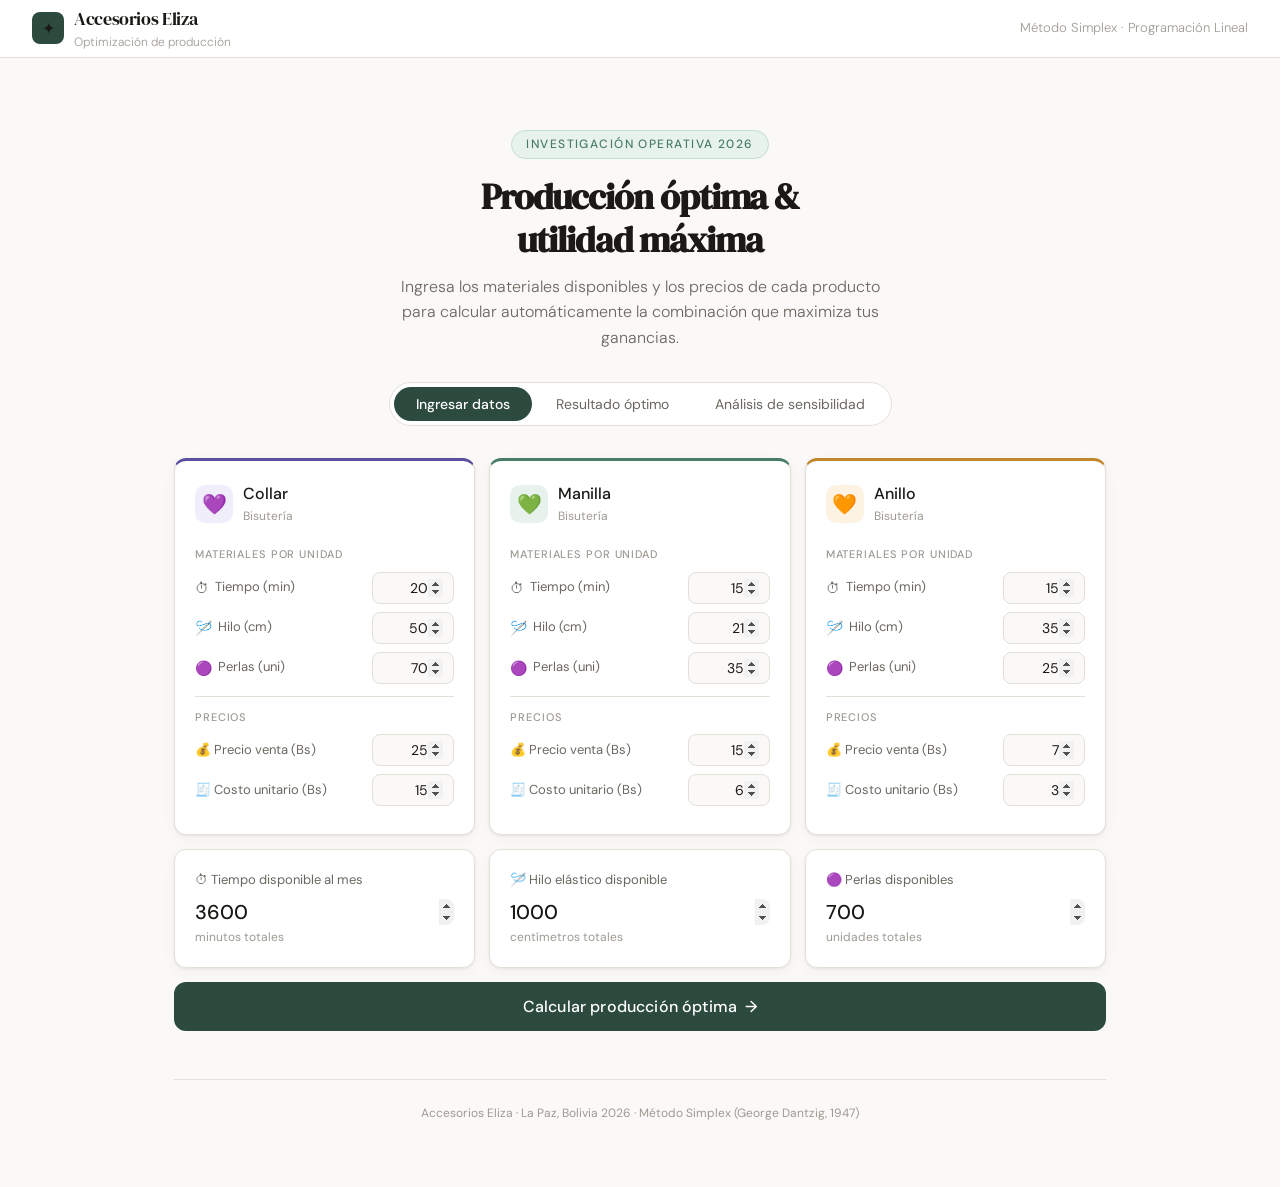
==== index.html @ d7c9228c "Add files via upload" ====
<!DOCTYPE html>
<html lang="es">
<head>
  <meta charset="UTF-8">
  <meta name="viewport" content="width=device-width, initial-scale=1.0">
  <title>Accesorios Eliza — Optimización de Producción</title>

  <!-- Fuentes de Google -->
  <link href="https://fonts.googleapis.com/css2?family=DM+Serif+Display&family=DM+Sans:ital,opsz,wght@0,9..40,300;0,9..40,400;0,9..40,500;1,9..40,300&display=swap" rel="stylesheet">

  <!-- Estilos -->
  <link rel="stylesheet" href="estilo.css">
</head>
<body>

<!-- ══════════════════════════════════════
     BARRA DE NAVEGACIÓN
══════════════════════════════════════ -->
<nav>
  <div class="nav-brand">
    <div class="nav-logo">✦</div>
    <div>
      <div class="nav-title">Accesorios Eliza</div>
      <div class="nav-subtitle">Optimización de producción</div>
    </div>
  </div>
  <div style="font-size:13px;color:var(--text3);font-weight:300;">Método Simplex · Programación Lineal</div>
</nav>

<!-- ══════════════════════════════════════
     CONTENIDO PRINCIPAL
══════════════════════════════════════ -->
<div class="page">

  <!-- HERO -->
  <div class="hero">
    <div class="hero-eyebrow">Investigación Operativa 2026</div>
    <h1>Producción óptima &amp;<br>utilidad máxima</h1>
    <p>Ingresa los materiales disponibles y los precios de cada producto para calcular automáticamente la combinación que maximiza tus ganancias.</p>
  </div>

  <!-- PESTAÑAS -->
  <div class="tabs-wrapper">
    <div class="tabs">
      <button class="tab-btn active" onclick="showTab('datos')">Ingresar datos</button>
      <button class="tab-btn" onclick="showTab('resultado')">Resultado óptimo</button>
      <button class="tab-btn" onclick="showTab('sensibilidad')">Análisis de sensibilidad</button>
    </div>
  </div>

  <!-- ══════════ TAB 1: DATOS ══════════ -->
  <div class="section active" id="tab-datos">

    <div class="product-grid">

      <!-- COLLAR -->
      <div class="product-card collar">
        <div class="product-header">
          <div class="product-icon collar">💜</div>
          <div>
            <div class="product-name">Collar</div>
            <div class="product-type">Bisutería</div>
          </div>
        </div>
        <div class="card-title" style="font-size:11px;margin-bottom:8px;">Materiales por unidad</div>
        <div class="field-row">
          <span class="field-label"><span class="field-icon">⏱</span>Tiempo (min)</span>
          <input type="number" id="t1" value="20" min="0">
        </div>
        <div class="field-row">
          <span class="field-label"><span class="field-icon">🪡</span>Hilo (cm)</span>
          <input type="number" id="h1" value="50" min="0">
        </div>
        <div class="field-row">
          <span class="field-label"><span class="field-icon">🟣</span>Perlas (uni)</span>
          <input type="number" id="p1" value="70" min="0">
        </div>
        <div class="field-divider"></div>
        <div class="card-title" style="font-size:11px;margin-bottom:8px;">Precios</div>
        <div class="field-row">
          <span class="field-label">💰 Precio venta (Bs)</span>
          <input type="number" id="v1" value="25" min="0">
        </div>
        <div class="field-row">
          <span class="field-label">🧾 Costo unitario (Bs)</span>
          <input type="number" id="c1" value="15" min="0">
        </div>
      </div>

      <!-- MANILLA -->
      <div class="product-card manilla">
        <div class="product-header">
          <div class="product-icon manilla">💚</div>
          <div>
            <div class="product-name">Manilla</div>
            <div class="product-type">Bisutería</div>
          </div>
        </div>
        <div class="card-title" style="font-size:11px;margin-bottom:8px;">Materiales por unidad</div>
        <div class="field-row">
          <span class="field-label"><span class="field-icon">⏱</span>Tiempo (min)</span>
          <input type="number" id="t2" value="15" min="0">
        </div>
        <div class="field-row">
          <span class="field-label"><span class="field-icon">🪡</span>Hilo (cm)</span>
          <input type="number" id="h2" value="21" min="0">
        </div>
        <div class="field-row">
          <span class="field-label"><span class="field-icon">🟣</span>Perlas (uni)</span>
          <input type="number" id="p2" value="35" min="0">
        </div>
        <div class="field-divider"></div>
        <div class="card-title" style="font-size:11px;margin-bottom:8px;">Precios</div>
        <div class="field-row">
          <span class="field-label">💰 Precio venta (Bs)</span>
          <input type="number" id="v2" value="15" min="0">
        </div>
        <div class="field-row">
          <span class="field-label">🧾 Costo unitario (Bs)</span>
          <input type="number" id="c2" value="6" min="0">
        </div>
      </div>

      <!-- ANILLO -->
      <div class="product-card anillo">
        <div class="product-header">
          <div class="product-icon anillo">🧡</div>
          <div>
            <div class="product-name">Anillo</div>
            <div class="product-type">Bisutería</div>
          </div>
        </div>
        <div class="card-title" style="font-size:11px;margin-bottom:8px;">Materiales por unidad</div>
        <div class="field-row">
          <span class="field-label"><span class="field-icon">⏱</span>Tiempo (min)</span>
          <input type="number" id="t3" value="15" min="0">
        </div>
        <div class="field-row">
          <span class="field-label"><span class="field-icon">🪡</span>Hilo (cm)</span>
          <input type="number" id="h3" value="35" min="0">
        </div>
        <div class="field-row">
          <span class="field-label"><span class="field-icon">🟣</span>Perlas (uni)</span>
          <input type="number" id="p3" value="25" min="0">
        </div>
        <div class="field-divider"></div>
        <div class="card-title" style="font-size:11px;margin-bottom:8px;">Precios</div>
        <div class="field-row">
          <span class="field-label">💰 Precio venta (Bs)</span>
          <input type="number" id="v3" value="7" min="0">
        </div>
        <div class="field-row">
          <span class="field-label">🧾 Costo unitario (Bs)</span>
          <input type="number" id="c3" value="3" min="0">
        </div>
      </div>

    </div><!-- /product-grid -->

    <!-- RECURSOS DISPONIBLES -->
    <div class="resources-row">
      <div class="resource-item">
        <div class="resource-label">⏱ Tiempo disponible al mes</div>
        <input type="number" id="rT" value="3600" min="0">
        <div class="resource-unit">minutos totales</div>
      </div>
      <div class="resource-item">
        <div class="resource-label">🪡 Hilo elástico disponible</div>
        <input type="number" id="rH" value="1000" min="0">
        <div class="resource-unit">centímetros totales</div>
      </div>
      <div class="resource-item">
        <div class="resource-label">🟣 Perlas disponibles</div>
        <input type="number" id="rP" value="700" min="0">
        <div class="resource-unit">unidades totales</div>
      </div>
    </div>

    <button class="btn-calc" onclick="optimizar()">
      <span>Calcular producción óptima</span>
      <span>→</span>
    </button>

  </div><!-- /tab-datos -->

  <!-- ══════════ TAB 2: RESULTADO ══════════ -->
  <div class="section" id="tab-resultado">
    <div id="result-content">
      <div class="empty-state">
        <div class="empty-icon">📊</div>
        <p>Ingresa los datos y presiona <strong>Calcular</strong> para ver la solución óptima.</p>
      </div>
    </div>
  </div>

  <!-- ══════════ TAB 3: SENSIBILIDAD ══════════ -->
  <div class="section" id="tab-sensibilidad">
    <div id="sens-content">
      <div class="empty-state">
        <div class="empty-icon">🔬</div>
        <p>Primero calcula la producción óptima para ver el análisis de sensibilidad.</p>
      </div>
    </div>
  </div>

  <!-- FOOTER -->
  <div class="footer-note">
    Accesorios Eliza · La Paz, Bolivia 2026 · Método Simplex (George Dantzig, 1947)
  </div>

</div><!-- /page -->

<!-- JavaScript (al final del body para mejor rendimiento) -->
<script src="app.js"></script>

</body>
</html>
---- estilo.css ----
/* ═══════════════════════════════════════════
   Accesorios Eliza — Estilos
   Optimización de Producción · La Paz 2026
═══════════════════════════════════════════ */

/* ── VARIABLES ── */
:root {
  --bg: #faf9f7;
  --surface: #ffffff;
  --surface2: #f3f1ed;
  --border: #e4e0d8;
  --border2: #cec9be;
  --text: #1a1916;
  --text2: #6b6760;
  --text3: #9e9a93;
  --accent: #2d4a3e;
  --accent2: #4a7c66;
  --accent-light: #e8f2ed;
  --gold: #c0882a;
  --gold-light: #fdf3e3;
  --coral: #c4553a;
  --coral-light: #fdf0ec;
  --purple: #5c4fa0;
  --purple-light: #f0eefb;
  --radius: 12px;
  --radius-sm: 8px;
  --shadow: 0 1px 3px rgba(26,25,22,0.08), 0 4px 16px rgba(26,25,22,0.04);
  --shadow-lg: 0 4px 24px rgba(26,25,22,0.12), 0 1px 4px rgba(26,25,22,0.06);
}

/* ── RESET ── */
* { box-sizing: border-box; margin: 0; padding: 0; }

/* ── BASE ── */
body {
  font-family: 'DM Sans', sans-serif;
  background: var(--bg);
  color: var(--text);
  min-height: 100vh;
  font-size: 15px;
  line-height: 1.6;
}

/* ── TOP NAV ── */
nav {
  background: var(--surface);
  border-bottom: 1px solid var(--border);
  padding: 0 2rem;
  display: flex;
  align-items: center;
  justify-content: space-between;
  height: 58px;
  position: sticky;
  top: 0;
  z-index: 100;
}
.nav-brand {
  display: flex;
  align-items: center;
  gap: 10px;
}
.nav-logo {
  width: 32px;
  height: 32px;
  background: var(--accent);
  border-radius: 8px;
  display: flex;
  align-items: center;
  justify-content: center;
  font-size: 16px;
}
.nav-title {
  font-family: 'DM Serif Display', serif;
  font-size: 18px;
  color: var(--text);
  letter-spacing: -0.02em;
}
.nav-subtitle {
  font-size: 12px;
  color: var(--text3);
  font-weight: 300;
}

/* ── LAYOUT ── */
.page {
  max-width: 980px;
  margin: 0 auto;
  padding: 2rem 1.5rem 4rem;
}

/* ── HERO ── */
.hero {
  text-align: center;
  padding: 2.5rem 0 2rem;
  animation: fadeUp 0.5s ease both;
}
.hero-eyebrow {
  display: inline-block;
  font-size: 12px;
  font-weight: 500;
  letter-spacing: 0.12em;
  text-transform: uppercase;
  color: var(--accent2);
  background: var(--accent-light);
  border: 1px solid #c2ddd3;
  border-radius: 999px;
  padding: 4px 14px;
  margin-bottom: 16px;
}
.hero h1 {
  font-family: 'DM Serif Display', serif;
  font-size: 36px;
  line-height: 1.2;
  letter-spacing: -0.03em;
  color: var(--text);
  margin-bottom: 12px;
}
.hero p {
  font-size: 16px;
  color: var(--text2);
  max-width: 500px;
  margin: 0 auto;
  font-weight: 300;
}

/* ── TABS ── */
.tabs-wrapper {
  display: flex;
  justify-content: center;
  margin-bottom: 2rem;
  animation: fadeUp 0.5s 0.1s ease both;
}
.tabs {
  display: inline-flex;
  background: var(--surface);
  border: 1px solid var(--border);
  border-radius: 999px;
  padding: 4px;
  gap: 2px;
}
.tab-btn {
  padding: 8px 22px;
  font-size: 14px;
  font-family: 'DM Sans', sans-serif;
  border: none;
  background: none;
  border-radius: 999px;
  cursor: pointer;
  color: var(--text2);
  transition: all 0.2s;
  font-weight: 400;
}
.tab-btn.active {
  background: var(--accent);
  color: #fff;
  font-weight: 500;
}
.tab-btn:hover:not(.active) {
  color: var(--text);
  background: var(--surface2);
}

/* ── SECTIONS ── */
.section { display: none; animation: fadeUp 0.3s ease both; }
.section.active { display: block; }

/* ── CARDS ── */
.card {
  background: var(--surface);
  border: 1px solid var(--border);
  border-radius: var(--radius);
  padding: 1.5rem;
  box-shadow: var(--shadow);
}
.card-title {
  font-size: 13px;
  font-weight: 500;
  text-transform: uppercase;
  letter-spacing: 0.08em;
  color: var(--text3);
  margin-bottom: 1rem;
}

/* ── PRODUCT GRID ── */
.product-grid {
  display: grid;
  grid-template-columns: repeat(3, 1fr);
  gap: 14px;
  margin-bottom: 14px;
}
.product-card {
  background: var(--surface);
  border: 1px solid var(--border);
  border-radius: var(--radius);
  padding: 1.25rem;
  box-shadow: var(--shadow);
  transition: border-color 0.2s, box-shadow 0.2s;
}
.product-card:hover { border-color: var(--border2); box-shadow: var(--shadow-lg); }
.product-card.collar  { border-top: 3px solid var(--purple); }
.product-card.manilla { border-top: 3px solid var(--accent2); }
.product-card.anillo  { border-top: 3px solid var(--gold); }

.product-header {
  display: flex;
  align-items: center;
  gap: 10px;
  margin-bottom: 1.25rem;
}
.product-icon {
  width: 38px;
  height: 38px;
  border-radius: 10px;
  display: flex;
  align-items: center;
  justify-content: center;
  font-size: 20px;
  flex-shrink: 0;
}
.product-icon.collar  { background: var(--purple-light); }
.product-icon.manilla { background: var(--accent-light); }
.product-icon.anillo  { background: var(--gold-light); }
.product-name { font-size: 16px; font-weight: 500; }
.product-type { font-size: 12px; color: var(--text3); }

.field-group { margin-bottom: 10px; }
.field-divider {
  height: 1px;
  background: var(--border);
  margin: 12px 0;
}
.field-row {
  display: flex;
  align-items: center;
  justify-content: space-between;
  margin-bottom: 8px;
}
.field-label {
  font-size: 13px;
  color: var(--text2);
  display: flex;
  align-items: center;
  gap: 6px;
}
.field-icon { font-size: 14px; }

input[type="number"] {
  width: 82px;
  padding: 6px 10px;
  font-size: 14px;
  font-family: 'DM Sans', sans-serif;
  border: 1px solid var(--border);
  border-radius: var(--radius-sm);
  background: var(--bg);
  color: var(--text);
  text-align: right;
  transition: border-color 0.15s, box-shadow 0.15s;
}
input[type="number"]:focus {
  outline: none;
  border-color: var(--accent2);
  box-shadow: 0 0 0 3px rgba(74,124,102,0.12);
  background: var(--surface);
}
input[type="number"]::-webkit-inner-spin-button,
input[type="number"]::-webkit-outer-spin-button { opacity: 1; }

/* ── RECURSOS ── */
.resources-row {
  display: grid;
  grid-template-columns: repeat(3, 1fr);
  gap: 14px;
  margin-bottom: 14px;
}
.resource-item {
  background: var(--surface);
  border: 1px solid var(--border);
  border-radius: var(--radius);
  padding: 1.25rem;
  box-shadow: var(--shadow);
}
.resource-label {
  font-size: 13px;
  color: var(--text2);
  margin-bottom: 8px;
  display: flex;
  align-items: center;
  gap: 6px;
}
.resource-item input {
  width: 100%;
  font-size: 20px;
  font-weight: 500;
  text-align: left;
  border: none;
  background: none;
  padding: 0;
  color: var(--text);
}
.resource-item input:focus {
  outline: none;
  box-shadow: none;
  border: none;
  background: none;
}
.resource-unit { font-size: 12px; color: var(--text3); margin-top: 2px; }

/* ── BOTÓN CALCULAR ── */
.btn-calc {
  width: 100%;
  padding: 14px;
  font-size: 16px;
  font-weight: 500;
  font-family: 'DM Sans', sans-serif;
  background: var(--accent);
  color: #fff;
  border: none;
  border-radius: var(--radius);
  cursor: pointer;
  letter-spacing: 0.01em;
  transition: background 0.2s, transform 0.1s;
  display: flex;
  align-items: center;
  justify-content: center;
  gap: 8px;
}
.btn-calc:hover  { background: #243d32; }
.btn-calc:active { transform: scale(0.99); }

/* ── RESULTADOS ── */
.result-banner {
  background: var(--accent);
  border-radius: var(--radius);
  padding: 2rem;
  text-align: center;
  margin-bottom: 14px;
  position: relative;
  overflow: hidden;
}
.result-banner::before {
  content: '';
  position: absolute;
  top: -40px; right: -40px;
  width: 160px; height: 160px;
  border-radius: 50%;
  background: rgba(255,255,255,0.05);
}
.result-banner::after {
  content: '';
  position: absolute;
  bottom: -60px; left: -20px;
  width: 200px; height: 200px;
  border-radius: 50%;
  background: rgba(255,255,255,0.04);
}
.result-label  { font-size: 13px; color: rgba(255,255,255,0.65); margin-bottom: 6px; text-transform: uppercase; letter-spacing: 0.1em; }
.result-amount { font-family: 'DM Serif Display', serif; font-size: 52px; color: #fff; line-height: 1; margin-bottom: 6px; }
.result-sub    { font-size: 14px; color: rgba(255,255,255,0.6); font-weight: 300; }

.metrics-grid {
  display: grid;
  grid-template-columns: repeat(4, 1fr);
  gap: 10px;
  margin-bottom: 14px;
}
.metric {
  background: var(--surface);
  border: 1px solid var(--border);
  border-radius: var(--radius-sm);
  padding: 1rem;
  text-align: center;
  box-shadow: var(--shadow);
}
.metric-label { font-size: 12px; color: var(--text3); margin-bottom: 6px; text-transform: uppercase; letter-spacing: 0.06em; }
.metric-value { font-size: 26px; font-weight: 500; color: var(--text); line-height: 1; }
.metric-unit  { font-size: 12px; color: var(--text3); margin-top: 3px; }

.two-col { display: grid; grid-template-columns: 1fr 1fr; gap: 14px; margin-bottom: 14px; }

/* ── BARRAS ── */
.bar-row {
  display: flex;
  align-items: center;
  gap: 12px;
  margin-bottom: 14px;
}
.bar-label  { font-size: 13px; color: var(--text2); width: 110px; flex-shrink: 0; display: flex; align-items: center; gap: 6px; }
.bar-track  { flex: 1; height: 8px; background: var(--surface2); border-radius: 999px; overflow: hidden; }
.bar-fill   { height: 100%; border-radius: 999px; transition: width 0.8s cubic-bezier(0.4, 0, 0.2, 1); }
.bar-stats  { font-size: 12px; color: var(--text2); width: 110px; text-align: right; flex-shrink: 0; }
.bar-pct    { font-size: 13px; font-weight: 500; color: var(--text); width: 38px; text-align: right; flex-shrink: 0; }

/* ── RECOMENDACIÓN ── */
.recommendation {
  background: var(--accent-light);
  border: 1px solid #c2ddd3;
  border-radius: var(--radius);
  padding: 1.25rem 1.5rem;
  margin-bottom: 14px;
}
.rec-header { display: flex; align-items: center; gap: 8px; margin-bottom: 8px; }
.rec-icon   { font-size: 18px; }
.rec-title  { font-size: 14px; font-weight: 500; color: var(--accent); }
.rec-body   { font-size: 14px; color: var(--text2); line-height: 1.7; }
.rec-body strong { color: var(--text); font-weight: 500; }

/* ── TABLA DE SENSIBILIDAD ── */
.sens-table { width: 100%; border-collapse: collapse; }
.sens-table th {
  font-size: 12px;
  font-weight: 500;
  text-transform: uppercase;
  letter-spacing: 0.08em;
  color: var(--text3);
  text-align: left;
  padding: 0 12px 10px;
  border-bottom: 1px solid var(--border);
}
.sens-table th:last-child { text-align: right; }
.sens-table td {
  padding: 12px;
  font-size: 14px;
  border-bottom: 1px solid var(--border);
  vertical-align: middle;
}
.sens-table tr:last-child td { border-bottom: none; }
.sens-badge {
  display: inline-block;
  font-size: 11px;
  padding: 2px 8px;
  border-radius: 999px;
  font-weight: 500;
}
.badge-critical { background: #fde8e3; color: #c4553a; }
.badge-normal   { background: var(--surface2); color: var(--text3); }
.badge-ok       { background: var(--accent-light); color: var(--accent); }
.plus { color: var(--accent2); font-weight: 500; }
.zero { color: var(--text3); }

/* ── SIMULADOR ── */
.sim-fields { display: grid; grid-template-columns: repeat(3, 1fr); gap: 10px; margin-bottom: 12px; }
.sim-field label { font-size: 12px; color: var(--text3); display: block; margin-bottom: 4px; }
.sim-field input { width: 100%; }
.btn-sim {
  padding: 9px 20px;
  font-size: 14px;
  font-family: 'DM Sans', sans-serif;
  font-weight: 500;
  background: var(--surface);
  border: 1px solid var(--border2);
  border-radius: var(--radius-sm);
  cursor: pointer;
  color: var(--text);
  transition: background 0.15s;
}
.btn-sim:hover { background: var(--border); }
.sim-result { margin-top: 12px; display: none; }
.sim-result-inner {
  background: var(--surface);
  border: 1px solid var(--border);
  border-radius: var(--radius-sm);
  padding: 1rem;
  display: flex;
  align-items: center;
  gap: 1.5rem;
}
.sim-val  { font-size: 24px; font-weight: 500; color: var(--text); }
.sim-diff { font-size: 14px; }
.sim-diff.positive { color: var(--accent2); }
.sim-diff.negative { color: var(--coral); }

/* ── ESTADO VACÍO ── */
.empty-state { text-align: center; padding: 3rem 1rem; color: var(--text3); }
.empty-state .empty-icon { font-size: 36px; margin-bottom: 12px; }
.empty-state p { font-size: 15px; }

/* ── FÓRMULA ── */
.formula-box {
  background: var(--bg);
  border: 1px solid var(--border);
  border-radius: var(--radius-sm);
  padding: 1rem 1.25rem;
  font-family: 'DM Mono', 'Courier New', monospace;
  font-size: 13px;
  color: var(--text2);
  line-height: 1.8;
}

/* ── FOOTER ── */
.footer-note {
  text-align: center;
  font-size: 12px;
  color: var(--text3);
  margin-top: 3rem;
  padding-top: 1.5rem;
  border-top: 1px solid var(--border);
}

/* ── ANIMACIONES ── */
@keyframes fadeUp {
  from { opacity: 0; transform: translateY(12px); }
  to   { opacity: 1; transform: translateY(0); }
}

/* ── RESPONSIVE ── */
@media (max-width: 700px) {
  .product-grid   { grid-template-columns: 1fr; }
  .metrics-grid   { grid-template-columns: repeat(2, 1fr); }
  .two-col        { grid-template-columns: 1fr; }
  .resources-row  { grid-template-columns: 1fr; }
  .sim-fields     { grid-template-columns: 1fr; }
  .hero h1        { font-size: 28px; }
  .result-amount  { font-size: 40px; }
  nav             { padding: 0 1rem; }
  .page           { padding: 1rem 1rem 3rem; }
}
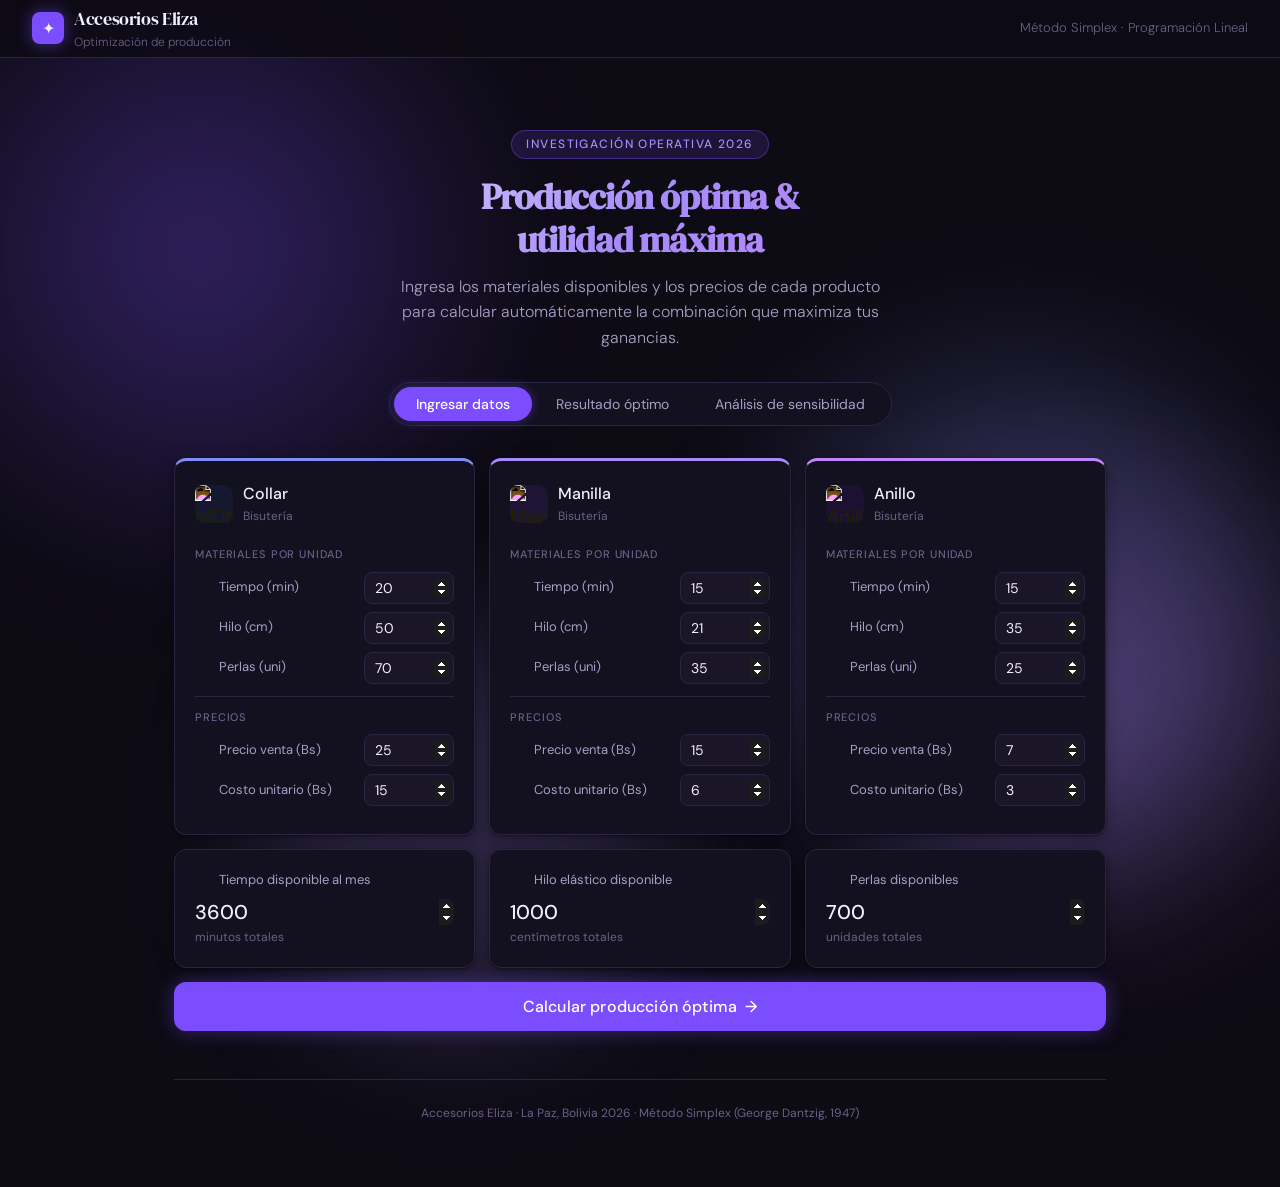
==== commit 72d6f21b: "Add files via upload" ====
--- a/index.html
+++ b/index.html
@@ -4,18 +4,15 @@
   <meta charset="UTF-8">
   <meta name="viewport" content="width=device-width, initial-scale=1.0">
   <title>Accesorios Eliza — Optimización de Producción</title>
-
-  <!-- Fuentes de Google -->
   <link href="https://fonts.googleapis.com/css2?family=DM+Serif+Display&family=DM+Sans:ital,opsz,wght@0,9..40,300;0,9..40,400;0,9..40,500;1,9..40,300&display=swap" rel="stylesheet">
-
-  <!-- Estilos -->
   <link rel="stylesheet" href="estilo.css">
+  <link rel="icon" href="data:image/svg+xml,<svg xmlns='http://www.w3.org/2000/svg' viewBox='0 0 100 100'><text y='.9em' font-size='90'>✦</text></svg>">
 </head>
 <body>
 
-<!-- ══════════════════════════════════════
-     BARRA DE NAVEGACIÓN
-══════════════════════════════════════ -->
+ <div class="lava-blob"></div>
+  <div class="lava-blob"></div>
+
 <nav>
   <div class="nav-brand">
     <div class="nav-logo">✦</div>
@@ -27,19 +24,14 @@
   <div style="font-size:13px;color:var(--text3);font-weight:300;">Método Simplex · Programación Lineal</div>
 </nav>
 
-<!-- ══════════════════════════════════════
-     CONTENIDO PRINCIPAL
-══════════════════════════════════════ -->
 <div class="page">
 
-  <!-- HERO -->
   <div class="hero">
     <div class="hero-eyebrow">Investigación Operativa 2026</div>
     <h1>Producción óptima &amp;<br>utilidad máxima</h1>
     <p>Ingresa los materiales disponibles y los precios de cada producto para calcular automáticamente la combinación que maximiza tus ganancias.</p>
   </div>
 
-  <!-- PESTAÑAS -->
   <div class="tabs-wrapper">
     <div class="tabs">
       <button class="tab-btn active" onclick="showTab('datos')">Ingresar datos</button>
@@ -48,170 +40,157 @@
     </div>
   </div>
 
-  <!-- ══════════ TAB 1: DATOS ══════════ -->
+  <!-- TAB 1: DATOS -->
   <div class="section active" id="tab-datos">
-
     <div class="product-grid">
 
-      <!-- COLLAR -->
       <div class="product-card collar">
         <div class="product-header">
-          <div class="product-icon collar">💜</div>
-          <div>
-            <div class="product-name">Collar</div>
-            <div class="product-type">Bisutería</div>
+          <div class="product-icon collar">
+            <img src="img/collar.png" alt="MDN" />
           </div>
+          <div><div class="product-name">Collar</div><div class="product-type">Bisutería</div></div>
         </div>
         <div class="card-title" style="font-size:11px;margin-bottom:8px;">Materiales por unidad</div>
-        <div class="field-row">
-          <span class="field-label"><span class="field-icon">⏱</span>Tiempo (min)</span>
-          <input type="number" id="t1" value="20" min="0">
-        </div>
-        <div class="field-row">
-          <span class="field-label"><span class="field-icon">🪡</span>Hilo (cm)</span>
-          <input type="number" id="h1" value="50" min="0">
-        </div>
-        <div class="field-row">
-          <span class="field-label"><span class="field-icon">🟣</span>Perlas (uni)</span>
-          <input type="number" id="p1" value="70" min="0">
-        </div>
+        <div class="field-row"><span class="field-label"><span class="field-icon tiempo"></span>Tiempo (min)</span><input type="number" id="t1" value="20" min="0"></div>
+        <div class="field-row"><span class="field-label"><span class="field-icon hilo"></span>Hilo (cm)</span><input type="number" id="h1" value="50" min="0"></div>
+        <div class="field-row"><span class="field-label"><span class="field-icon perlas"></span>Perlas (uni)</span><input type="number" id="p1" value="70" min="0"></div>
         <div class="field-divider"></div>
         <div class="card-title" style="font-size:11px;margin-bottom:8px;">Precios</div>
-        <div class="field-row">
-          <span class="field-label">💰 Precio venta (Bs)</span>
-          <input type="number" id="v1" value="25" min="0">
-        </div>
-        <div class="field-row">
-          <span class="field-label">🧾 Costo unitario (Bs)</span>
-          <input type="number" id="c1" value="15" min="0">
-        </div>
+        <div class="field-row"><span class="field-label"><span class="field-icon dinero"></span>Precio venta (Bs)</span><input type="number" id="v1" value="25" min="0"></div>
+        <div class="field-row"><span class="field-label"><span class="field-icon costo"></span>Costo unitario (Bs)</span><input type="number" id="c1" value="15" min="0"></div>
       </div>
 
-      <!-- MANILLA -->
       <div class="product-card manilla">
-        <div class="product-header">
-          <div class="product-icon manilla">💚</div>
-          <div>
-            <div class="product-name">Manilla</div>
-            <div class="product-type">Bisutería</div>
-          </div>
-        </div>
-        <div class="card-title" style="font-size:11px;margin-bottom:8px;">Materiales por unidad</div>
-        <div class="field-row">
-          <span class="field-label"><span class="field-icon">⏱</span>Tiempo (min)</span>
-          <input type="number" id="t2" value="15" min="0">
-        </div>
-        <div class="field-row">
-          <span class="field-label"><span class="field-icon">🪡</span>Hilo (cm)</span>
-          <input type="number" id="h2" value="21" min="0">
-        </div>
-        <div class="field-row">
-          <span class="field-label"><span class="field-icon">🟣</span>Perlas (uni)</span>
-          <input type="number" id="p2" value="35" min="0">
-        </div>
-        <div class="field-divider"></div>
-        <div class="card-title" style="font-size:11px;margin-bottom:8px;">Precios</div>
-        <div class="field-row">
-          <span class="field-label">💰 Precio venta (Bs)</span>
-          <input type="number" id="v2" value="15" min="0">
-        </div>
-        <div class="field-row">
-          <span class="field-label">🧾 Costo unitario (Bs)</span>
-          <input type="number" id="c2" value="6" min="0">
-        </div>
-      </div>
+  <div class="product-header">
+    <div class="product-icon manilla"><img src="img/brazalete.png" alt="Manilla" /></div>
+    <div><div class="product-name">Manilla</div><div class="product-type">Bisutería</div></div>
+  </div>
 
-      <!-- ANILLO -->
+  <div class="card-title" style="font-size:11px;margin-bottom:8px;">Materiales por unidad</div>
+
+  <div class="field-row">
+    <span class="field-label"><span class="field-icon tiempo"></span> Tiempo (min)</span>
+    <input type="number" id="t2" value="15" min="0">
+  </div>
+  <div class="field-row">
+    <span class="field-label"><span class="field-icon hilo"></span> Hilo (cm)</span>
+    <input type="number" id="h2" value="21" min="0">
+  </div>
+  <div class="field-row">
+    <span class="field-label"><span class="field-icon perlas"></span> Perlas (uni)</span>
+    <input type="number" id="p2" value="35" min="0">
+  </div>
+
+  <div class="field-divider"></div>
+  <div class="card-title" style="font-size:11px;margin-bottom:8px;">Precios</div>
+
+  <div class="field-row">
+    <span class="field-label"><span class="field-icon dinero"></span> Precio venta (Bs)</span>
+    <input type="number" id="v2" value="15" min="0">
+  </div>
+  <div class="field-row">
+    <span class="field-label"><span class="field-icon costo"></span> Costo unitario (Bs)</span>
+    <input type="number" id="c2" value="6" min="0">
+  </div>
+</div>
+
       <div class="product-card anillo">
-        <div class="product-header">
-          <div class="product-icon anillo">🧡</div>
-          <div>
-            <div class="product-name">Anillo</div>
-            <div class="product-type">Bisutería</div>
-          </div>
-        </div>
-        <div class="card-title" style="font-size:11px;margin-bottom:8px;">Materiales por unidad</div>
-        <div class="field-row">
-          <span class="field-label"><span class="field-icon">⏱</span>Tiempo (min)</span>
-          <input type="number" id="t3" value="15" min="0">
-        </div>
-        <div class="field-row">
-          <span class="field-label"><span class="field-icon">🪡</span>Hilo (cm)</span>
-          <input type="number" id="h3" value="35" min="0">
-        </div>
-        <div class="field-row">
-          <span class="field-label"><span class="field-icon">🟣</span>Perlas (uni)</span>
-          <input type="number" id="p3" value="25" min="0">
-        </div>
-        <div class="field-divider"></div>
-        <div class="card-title" style="font-size:11px;margin-bottom:8px;">Precios</div>
-        <div class="field-row">
-          <span class="field-label">💰 Precio venta (Bs)</span>
-          <input type="number" id="v3" value="7" min="0">
-        </div>
-        <div class="field-row">
-          <span class="field-label">🧾 Costo unitario (Bs)</span>
-          <input type="number" id="c3" value="3" min="0">
-        </div>
-      </div>
+  <div class="product-header">
+    <div class="product-icon anillo"><img src="img/anillo.png" alt="Anillo" /></div>
+    <div><div class="product-name">Anillo</div><div class="product-type">Bisutería</div></div>
+  </div>
 
-    </div><!-- /product-grid -->
+  <div class="card-title" style="font-size:11px;margin-bottom:8px;">Materiales por unidad</div>
 
-    <!-- RECURSOS DISPONIBLES -->
+  <div class="field-row">
+    <span class="field-label"><span class="field-icon tiempo"></span> Tiempo (min)</span>
+    <input type="number" id="t3" value="15" min="0">
+  </div>
+  <div class="field-row">
+    <span class="field-label"><span class="field-icon hilo"></span> Hilo (cm)</span>
+    <input type="number" id="h3" value="35" min="0">
+  </div>
+  <div class="field-row">
+    <span class="field-label"><span class="field-icon perlas"></span> Perlas (uni)</span>
+    <input type="number" id="p3" value="25" min="0">
+  </div>
+
+  <div class="field-divider"></div>
+  <div class="card-title" style="font-size:11px;margin-bottom:8px;">Precios</div>
+
+  <div class="field-row">
+    <span class="field-label"><span class="field-icon dinero"></span> Precio venta (Bs)</span>
+    <input type="number" id="v3" value="7" min="0">
+  </div>
+  <div class="field-row">
+    <span class="field-label"><span class="field-icon costo"></span> Costo unitario (Bs)</span>
+    <input type="number" id="c3" value="3" min="0">
+  </div>
+</div>
+
+    </div>
+
     <div class="resources-row">
       <div class="resource-item">
-        <div class="resource-label">⏱ Tiempo disponible al mes</div>
+        <div class="resource-label"><span class="field-icon calendario"></span> Tiempo disponible al mes</div>
         <input type="number" id="rT" value="3600" min="0">
         <div class="resource-unit">minutos totales</div>
       </div>
       <div class="resource-item">
-        <div class="resource-label">🪡 Hilo elástico disponible</div>
+        <div class="resource-label"><span class="field-icon hilos"></span>  Hilo elástico disponible</div>
         <input type="number" id="rH" value="1000" min="0">
         <div class="resource-unit">centímetros totales</div>
       </div>
       <div class="resource-item">
-        <div class="resource-label">🟣 Perlas disponibles</div>
+        <div class="resource-label"><span class="field-icon perla"></span>  Perlas disponibles</div>
         <input type="number" id="rP" value="700" min="0">
         <div class="resource-unit">unidades totales</div>
       </div>
     </div>
 
     <button class="btn-calc" onclick="optimizar()">
-      <span>Calcular producción óptima</span>
-      <span>→</span>
+      <span>Calcular producción óptima</span><span>→</span>
     </button>
+  </div>
 
-  </div><!-- /tab-datos -->
-
-  <!-- ══════════ TAB 2: RESULTADO ══════════ -->
-  <div class="section" id="tab-resultado">
-    <div id="result-content">
-      <div class="empty-state">
-        <div class="empty-icon">📊</div>
-        <p>Ingresa los datos y presiona <strong>Calcular</strong> para ver la solución óptima.</p>
+  <!-- TAB 2: RESULTADO -->
+<div class="section" id="tab-resultado">
+  <div id="result-content">
+    <div class="empty-state">
+      <div class="wave-wrapper">
+        <div class="wave-bar"></div>
+        <div class="wave-bar"></div>
+        <div class="wave-bar"></div>
+        <div class="wave-bar"></div>
+        <div class="wave-bar"></div>
       </div>
+      <p>Ingresa los datos y presiona <strong>Calcular</strong> para ver la solución óptima.</p>
     </div>
   </div>
+</div>
 
-  <!-- ══════════ TAB 3: SENSIBILIDAD ══════════ -->
-  <div class="section" id="tab-sensibilidad">
-    <div id="sens-content">
-      <div class="empty-state">
-        <div class="empty-icon">🔬</div>
-        <p>Primero calcula la producción óptima para ver el análisis de sensibilidad.</p>
+  <!-- TAB 3: SENSIBILIDAD -->
+<div class="section" id="tab-sensibilidad">
+  <div id="sens-content">
+    <div class="empty-state">
+      <div class="wave-wrapper">
+        <div class="wave-bar"></div>
+        <div class="wave-bar"></div>
+        <div class="wave-bar"></div>
+        <div class="wave-bar"></div>
+        <div class="wave-bar"></div>
       </div>
+      <p>Primero calcula la producción óptima para ver el análisis de sensibilidad.</p>
     </div>
   </div>
+</div>
 
-  <!-- FOOTER -->
   <div class="footer-note">
     Accesorios Eliza · La Paz, Bolivia 2026 · Método Simplex (George Dantzig, 1947)
   </div>
+</div>
 
-</div><!-- /page -->
-
-<!-- JavaScript (al final del body para mejor rendimiento) -->
 <script src="app.js"></script>
-
 </body>
 </html>
--- a/estilo.css
+++ b/estilo.css
@@ -1,37 +1,104 @@
-/* ═══════════════════════════════════════════
-   Accesorios Eliza — Estilos
-   Optimización de Producción · La Paz 2026
-═══════════════════════════════════════════ */
-
-/* ── VARIABLES ── */
 :root {
-  --bg: #faf9f7;
-  --surface: #ffffff;
-  --surface2: #f3f1ed;
-  --border: #e4e0d8;
-  --border2: #cec9be;
-  --text: #1a1916;
-  --text2: #6b6760;
-  --text3: #9e9a93;
-  --accent: #2d4a3e;
-  --accent2: #4a7c66;
-  --accent-light: #e8f2ed;
-  --gold: #c0882a;
-  --gold-light: #fdf3e3;
-  --coral: #c4553a;
-  --coral-light: #fdf0ec;
-  --purple: #5c4fa0;
-  --purple-light: #f0eefb;
+  --bg: #0d0b14;
+  --surface: #13101f;
+  --surface2: #1a1628;
+  --border: #2a2440;
+  --border2: #3d3560;
+  --text: #f0eeff;
+  --text2: #a89ec4;
+  --text3: #6b6088;
+  --accent: #7c4dff;
+  --accent2: #a78bfa;
+  --accent-light: #1e1535;
+  --gold: #c084fc;
+  --gold-light: #1e1030;
+  --coral: #f472b6;
+  --coral-light: #1f0f1e;
+  --purple: #818cf8;
+  --purple-light: #151830;
   --radius: 12px;
   --radius-sm: 8px;
-  --shadow: 0 1px 3px rgba(26,25,22,0.08), 0 4px 16px rgba(26,25,22,0.04);
-  --shadow-lg: 0 4px 24px rgba(26,25,22,0.12), 0 1px 4px rgba(26,25,22,0.06);
-}
-
-/* ── RESET ── */
+  --shadow: 0 1px 3px rgba(0,0,0,0.4), 0 4px 16px rgba(0,0,0,0.3);
+  --shadow-lg: 0 4px 24px rgba(124,77,255,0.15), 0 1px 4px rgba(0,0,0,0.4);
+
+  --img-collar:     url('img/collar.png');
+  --img-manilla:    url('img/brazalete.png');
+  --img-anillo:     url('img/anillo.png');
+  --img-perlas:     url('img/perlas.png');
+  --img-hilo:       url('img/hilo.png');
+  --img-dinero:     url('img/dinero.png');
+  --img-costo:      url('img/costo.png');
+  --img-tiempo:     url('img/tiempo.png');
+  --img-calendario: url('img/calendario.png');
+  --img-hilos:      url('img/hilos.png');
+  --img-perla:      url('img/perla.png');
+  --img-foquito:    url('img/foquito.png');
+  --img-advertencia: url('img/advertencia.png');
+}
+
+/* ── ICONOS ── */
+.field-icon.advertencia {
+  display: inline-block; width: 18px; height: 18px;
+  background: var(--img-advertencia) center/contain no-repeat;
+  vertical-align: middle; filter: invert(1) brightness(2);
+}
+.field-icon.foquito {
+  display: inline-block; width: 18px; height: 18px;
+  background: var(--img-foquito) center/contain no-repeat;
+  vertical-align: middle; filter: invert(1) brightness(2);
+}
+.field-icon.perlas {
+  display: inline-block; width: 18px; height: 18px;
+  background: var(--img-perlas) center/contain no-repeat;
+  vertical-align: middle; filter: invert(1) brightness(2);
+}
+.field-icon.perla {
+  display: inline-block; width: 18px; height: 18px;
+  background: var(--img-perla) center/contain no-repeat;
+  vertical-align: middle; filter: invert(1) brightness(2);
+}
+.field-icon.hilos {
+  display: inline-block; width: 18px; height: 18px;
+  background: var(--img-hilos) center/contain no-repeat;
+  vertical-align: middle; filter: invert(1) brightness(2);
+}
+.field-icon.calendario {
+  display: inline-block; width: 18px; height: 18px;
+  background: var(--img-calendario) center/contain no-repeat;
+  vertical-align: middle; filter: invert(1) brightness(2);
+}
+.field-icon.hilo {
+  display: inline-block; width: 18px; height: 18px;
+  background: var(--img-hilo) center/contain no-repeat;
+  vertical-align: middle; filter: invert(1) brightness(2);
+}
+.field-icon.dinero {
+  display: inline-block; width: 18px; height: 18px;
+  background: var(--img-dinero) center/contain no-repeat;
+  vertical-align: middle; filter: invert(1) brightness(2);
+}
+.field-icon.costo {
+  display: inline-block; width: 18px; height: 18px;
+  background: var(--img-costo) center/contain no-repeat;
+  vertical-align: middle; filter: invert(1) brightness(2);
+}
+.field-icon.tiempo {
+  display: inline-block; width: 18px; height: 18px;
+  background: var(--img-tiempo) center/contain no-repeat;
+  vertical-align: middle; filter: invert(1) brightness(2);
+}
+
+/* ── IMAGEN DE PRODUCTOS ── */
+.product-icon img {
+  width: 100%;
+  height: 100%;
+  object-fit: contain;
+  border-radius: 8px;
+  filter: invert(1) brightness(2);
+}
+
 * { box-sizing: border-box; margin: 0; padding: 0; }
 
-/* ── BASE ── */
 body {
   font-family: 'DM Sans', sans-serif;
   background: var(--bg);
@@ -39,11 +106,73 @@
   min-height: 100vh;
   font-size: 15px;
   line-height: 1.6;
-}
-
-/* ── TOP NAV ── */
+  position: relative;
+  overflow-x: hidden;
+}
+
+/* ── FONDO LAVA ── */
+body::before,
+body::after {
+  content: '';
+  position: fixed;
+  border-radius: 50%;
+  z-index: 0;
+  pointer-events: none;
+  animation: lava 12s ease-in-out infinite alternate;
+}
+body::before {
+  width: 700px; height: 700px;
+  background: radial-gradient(circle, #7c4dff, transparent 70%);
+  top: -100px; left: -150px;
+  animation-duration: 14s;
+  opacity: 0.35;
+  filter: blur(60px);
+}
+body::after {
+  width: 600px; height: 600px;
+  background: radial-gradient(circle, #c084fc, transparent 70%);
+  bottom: -100px; right: -100px;
+  animation-duration: 10s;
+  animation-direction: alternate-reverse;
+  opacity: 0.30;
+  filter: blur(60px);
+}
+
+.lava-blob {
+  position: fixed;
+  border-radius: 50%;
+  pointer-events: none;
+  z-index: 0;
+  animation: lava 16s ease-in-out infinite alternate;
+}
+.lava-blob:nth-child(1) {
+  width: 500px; height: 500px;
+  background: #818cf8;
+  top: 40%; left: 60%;
+  animation-duration: 18s;
+  opacity: 0.20;
+  filter: blur(70px);
+}
+.lava-blob:nth-child(2) {
+  width: 400px; height: 400px;
+  background: #a78bfa;
+  top: 70%; left: 20%;
+  animation-duration: 12s;
+  animation-direction: alternate-reverse;
+  opacity: 0.20;
+  filter: blur(70px);
+}
+
+@keyframes lava {
+  0%   { transform: translate(0, 0) scale(1); }
+  33%  { transform: translate(40px, -60px) scale(1.1); }
+  66%  { transform: translate(-30px, 40px) scale(0.95); }
+  100% { transform: translate(60px, 20px) scale(1.05); }
+}
+
 nav {
-  background: var(--surface);
+  background: rgba(13, 11, 20, 0.85);
+  backdrop-filter: blur(12px);
   border-bottom: 1px solid var(--border);
   padding: 0 2rem;
   display: flex;
@@ -54,463 +183,366 @@
   top: 0;
   z-index: 100;
 }
-.nav-brand {
-  display: flex;
-  align-items: center;
-  gap: 10px;
-}
+.nav-brand { display: flex; align-items: center; gap: 10px; }
 .nav-logo {
-  width: 32px;
-  height: 32px;
+  width: 32px; height: 32px;
   background: var(--accent);
   border-radius: 8px;
-  display: flex;
-  align-items: center;
-  justify-content: center;
+  display: flex; align-items: center; justify-content: center;
   font-size: 16px;
-}
-.nav-title {
-  font-family: 'DM Serif Display', serif;
-  font-size: 18px;
-  color: var(--text);
-  letter-spacing: -0.02em;
-}
-.nav-subtitle {
-  font-size: 12px;
-  color: var(--text3);
-  font-weight: 300;
-}
-
-/* ── LAYOUT ── */
-.page {
-  max-width: 980px;
-  margin: 0 auto;
-  padding: 2rem 1.5rem 4rem;
-}
-
-/* ── HERO ── */
-.hero {
-  text-align: center;
-  padding: 2.5rem 0 2rem;
-  animation: fadeUp 0.5s ease both;
-}
+  box-shadow: 0 0 16px rgba(124,77,255,0.5);
+}
+.nav-title { font-family: 'DM Serif Display', serif; font-size: 18px; color: var(--text); letter-spacing: -0.02em; }
+.nav-subtitle { font-size: 12px; color: var(--text3); font-weight: 300; }
+
+.page { max-width: 980px; margin: 0 auto; padding: 2rem 1.5rem 4rem; position: relative; z-index: 1; }
+
+.hero { text-align: center; padding: 2.5rem 0 2rem; animation: fadeUp 0.5s ease both; }
 .hero-eyebrow {
-  display: inline-block;
-  font-size: 12px;
-  font-weight: 500;
-  letter-spacing: 0.12em;
-  text-transform: uppercase;
+  display: inline-block; font-size: 12px; font-weight: 500;
+  letter-spacing: 0.12em; text-transform: uppercase;
   color: var(--accent2);
-  background: var(--accent-light);
-  border: 1px solid #c2ddd3;
+  background: rgba(124,77,255,0.15);
+  border: 1px solid rgba(124,77,255,0.4);
   border-radius: 999px;
-  padding: 4px 14px;
-  margin-bottom: 16px;
+  padding: 4px 14px; margin-bottom: 16px;
 }
 .hero h1 {
-  font-family: 'DM Serif Display', serif;
-  font-size: 36px;
-  line-height: 1.2;
-  letter-spacing: -0.03em;
-  color: var(--text);
-  margin-bottom: 12px;
-}
-.hero p {
-  font-size: 16px;
-  color: var(--text2);
-  max-width: 500px;
-  margin: 0 auto;
-  font-weight: 300;
-}
-
-/* ── TABS ── */
-.tabs-wrapper {
-  display: flex;
-  justify-content: center;
-  margin-bottom: 2rem;
-  animation: fadeUp 0.5s 0.1s ease both;
-}
-.tabs {
-  display: inline-flex;
-  background: var(--surface);
-  border: 1px solid var(--border);
-  border-radius: 999px;
-  padding: 4px;
-  gap: 2px;
-}
-.tab-btn {
-  padding: 8px 22px;
-  font-size: 14px;
-  font-family: 'DM Sans', sans-serif;
-  border: none;
-  background: none;
-  border-radius: 999px;
-  cursor: pointer;
-  color: var(--text2);
-  transition: all 0.2s;
-  font-weight: 400;
-}
-.tab-btn.active {
-  background: var(--accent);
-  color: #fff;
-  font-weight: 500;
-}
-.tab-btn:hover:not(.active) {
-  color: var(--text);
-  background: var(--surface2);
-}
-
-/* ── SECTIONS ── */
+  font-family: 'DM Serif Display', serif; font-size: 36px; line-height: 1.2;
+  letter-spacing: -0.03em; margin-bottom: 12px;
+  background: linear-gradient(135deg, #f0eeff 0%, #a78bfa 50%, #c084fc 100%);
+  -webkit-background-clip: text;
+  -webkit-text-fill-color: transparent;
+  background-clip: text;
+}
+.hero p { font-size: 16px; color: var(--text2); max-width: 500px; margin: 0 auto; font-weight: 300; }
+
+.tabs-wrapper { display: flex; justify-content: center; margin-bottom: 2rem; animation: fadeUp 0.5s 0.1s ease both; }
+.tabs { display: inline-flex; background: var(--surface); border: 1px solid var(--border); border-radius: 999px; padding: 4px; gap: 2px; }
+.tab-btn { padding: 8px 22px; font-size: 14px; font-family: 'DM Sans', sans-serif; border: none; background: none; border-radius: 999px; cursor: pointer; color: var(--text2); transition: all 0.2s; font-weight: 400; }
+.tab-btn.active { background: var(--accent); color: #fff; font-weight: 500; box-shadow: 0 0 12px rgba(124,77,255,0.4); }
+.tab-btn:hover:not(.active) { color: var(--text); background: var(--surface2); }
+
 .section { display: none; animation: fadeUp 0.3s ease both; }
 .section.active { display: block; }
 
-/* ── CARDS ── */
-.card {
-  background: var(--surface);
-  border: 1px solid var(--border);
-  border-radius: var(--radius);
-  padding: 1.5rem;
-  box-shadow: var(--shadow);
-}
-.card-title {
-  font-size: 13px;
-  font-weight: 500;
-  text-transform: uppercase;
-  letter-spacing: 0.08em;
-  color: var(--text3);
-  margin-bottom: 1rem;
-}
-
-/* ── PRODUCT GRID ── */
-.product-grid {
-  display: grid;
-  grid-template-columns: repeat(3, 1fr);
-  gap: 14px;
-  margin-bottom: 14px;
-}
-.product-card {
-  background: var(--surface);
-  border: 1px solid var(--border);
-  border-radius: var(--radius);
-  padding: 1.25rem;
-  box-shadow: var(--shadow);
-  transition: border-color 0.2s, box-shadow 0.2s;
-}
-.product-card:hover { border-color: var(--border2); box-shadow: var(--shadow-lg); }
+.card { background: var(--surface); border: 1px solid var(--border); border-radius: var(--radius); padding: 1.5rem; box-shadow: var(--shadow); }
+.card-title { font-size: 13px; font-weight: 500; text-transform: uppercase; letter-spacing: 0.08em; color: var(--text3); margin-bottom: 1rem; }
+
+.product-grid { display: grid; grid-template-columns: repeat(3, 1fr); gap: 14px; margin-bottom: 14px; }
+.product-card { background: var(--surface); border: 1px solid var(--border); border-radius: var(--radius); padding: 1.25rem; box-shadow: var(--shadow); transition: border-color 0.2s, box-shadow 0.2s; }
+.product-card:hover { border-color: rgba(124,77,255,0.5); box-shadow: 0 0 20px rgba(124,77,255,0.15); }
 .product-card.collar  { border-top: 3px solid var(--purple); }
 .product-card.manilla { border-top: 3px solid var(--accent2); }
 .product-card.anillo  { border-top: 3px solid var(--gold); }
 
-.product-header {
-  display: flex;
-  align-items: center;
-  gap: 10px;
-  margin-bottom: 1.25rem;
-}
-.product-icon {
-  width: 38px;
-  height: 38px;
-  border-radius: 10px;
-  display: flex;
-  align-items: center;
-  justify-content: center;
-  font-size: 20px;
-  flex-shrink: 0;
-}
+.product-header { display: flex; align-items: center; gap: 10px; margin-bottom: 1.25rem; }
+.product-icon { width: 38px; height: 38px; border-radius: 10px; display: flex; align-items: center; justify-content: center; font-size: 20px; flex-shrink: 0; }
 .product-icon.collar  { background: var(--purple-light); }
 .product-icon.manilla { background: var(--accent-light); }
 .product-icon.anillo  { background: var(--gold-light); }
-.product-name { font-size: 16px; font-weight: 500; }
+.product-name { font-size: 16px; font-weight: 500; color: var(--text); }
 .product-type { font-size: 12px; color: var(--text3); }
 
-.field-group { margin-bottom: 10px; }
-.field-divider {
+.field-divider { height: 1px; background: var(--border); margin: 12px 0; }
+.field-row { display: flex; align-items: center; justify-content: space-between; margin-bottom: 8px; }
+.field-label { font-size: 13px; color: var(--text2); display: flex; align-items: center; gap: 6px; }
+.field-icon { font-size: 14px; }
+
+/* ── INPUTS ── */
+input[type="number"] {
+  width: 90px; padding: 6px 4px 6px 10px; font-size: 14px;
+  font-family: 'DM Sans', sans-serif;
+  border: 1px solid var(--border); border-radius: var(--radius-sm);
+  background: var(--surface2); color: var(--text); text-align: left;
+  transition: border-color 0.15s, box-shadow 0.15s;
+  -moz-appearance: textfield;
+  appearance: textfield;
+}
+input[type="number"]:focus {
+  outline: none; border-color: var(--accent);
+  box-shadow: 0 0 0 3px rgba(124,77,255,0.2); background: var(--surface);
+}
+input[type="number"]::-webkit-inner-spin-button {
+  opacity: 1;
+  margin-left: 6px;
+  cursor: pointer;
+  filter: invert(1) brightness(2);
+}
+input[type="number"]::-webkit-outer-spin-button {
+  opacity: 1;
+  filter: invert(1) brightness(2);
+}
+
+.resources-row { display: grid; grid-template-columns: repeat(3, 1fr); gap: 14px; margin-bottom: 14px; }
+.resource-item { background: var(--surface); border: 1px solid var(--border); border-radius: var(--radius); padding: 1.25rem; box-shadow: var(--shadow); }
+.resource-label { font-size: 13px; color: var(--text2); margin-bottom: 8px; display: flex; align-items: center; gap: 6px; }
+.resource-item input { width: 100%; font-size: 20px; font-weight: 500; text-align: left; border: none; background: none; padding: 0; color: var(--text); -moz-appearance: textfield; appearance: textfield; }
+.resource-item input:focus { outline: none; box-shadow: none; border: none; background: none; }
+.resource-item input::-webkit-inner-spin-button { filter: invert(1) brightness(2); opacity: 1; }
+.resource-item input::-webkit-outer-spin-button { filter: invert(1) brightness(2); opacity: 1; }
+.resource-unit { font-size: 12px; color: var(--text3); margin-top: 2px; }
+
+.btn-calc {
+  width: 100%; padding: 14px; font-size: 16px; font-weight: 500;
+  font-family: 'DM Sans', sans-serif; background: var(--accent); color: #fff;
+  border: none; border-radius: var(--radius); cursor: pointer;
+  letter-spacing: 0.01em; transition: background 0.2s, transform 0.1s, box-shadow 0.2s;
+  display: flex; align-items: center; justify-content: center; gap: 8px;
+  box-shadow: 0 0 20px rgba(124,77,255,0.4);
+}
+.btn-calc:hover  { background: #6a3de8; box-shadow: 0 0 28px rgba(124,77,255,0.6); }
+.btn-calc:active { transform: scale(0.99); }
+
+.result-banner {
+  background: linear-gradient(135deg, #1e1535 0%, #2d1b69 50%, #1a0f3d 100%);
+  border: 1px solid rgba(124,77,255,0.3);
+  box-shadow: 0 0 40px rgba(124,77,255,0.2);
+  border-radius: var(--radius);
+  padding: 2rem; text-align: center; margin-bottom: 14px;
+  position: relative; overflow: hidden;
+}
+.result-banner::before { content: ''; position: absolute; top: -40px; right: -40px; width: 160px; height: 160px; border-radius: 50%; background: rgba(124,77,255,0.08); }
+.result-banner::after  { content: ''; position: absolute; bottom: -60px; left: -20px; width: 200px; height: 200px; border-radius: 50%; background: rgba(192,132,252,0.06); }
+.result-label  { font-size: 13px; color: rgba(255,255,255,0.55); margin-bottom: 6px; text-transform: uppercase; letter-spacing: 0.1em; }
+.result-amount { font-family: 'DM Serif Display', serif; font-size: 52px; color: #fff; line-height: 1; margin-bottom: 6px; }
+.result-sub    { font-size: 14px; color: rgba(255,255,255,0.5); font-weight: 300; }
+
+.metrics-grid { display: grid; grid-template-columns: repeat(4, 1fr); gap: 10px; margin-bottom: 14px; }
+.metric { background: var(--surface); border: 1px solid var(--border); border-radius: var(--radius-sm); padding: 1rem; text-align: center; box-shadow: var(--shadow); }
+.metric-label { font-size: 12px; color: var(--text3); margin-bottom: 6px; text-transform: uppercase; letter-spacing: 0.06em; display: flex; align-items: center; justify-content: center; gap: 4px; }
+.metric-value { font-size: 26px; font-weight: 500; color: var(--text); line-height: 1; }
+.metric-unit  { font-size: 12px; color: var(--text3); margin-top: 3px; }
+
+.two-col { display: grid; grid-template-columns: 1fr 1fr; gap: 14px; margin-bottom: 14px; }
+
+.bar-row { display: flex; align-items: center; gap: 12px; margin-bottom: 14px; }
+.bar-label { font-size: 13px; color: var(--text2); width: 110px; flex-shrink: 0; display: flex; align-items: center; gap: 6px; }
+.bar-track { flex: 1; height: 8px; background: var(--surface2); border-radius: 999px; overflow: hidden; }
+.bar-fill  { height: 100%; border-radius: 999px; transition: width 0.8s cubic-bezier(0.4, 0, 0.2, 1); }
+.bar-stats { font-size: 12px; color: var(--text2); width: 110px; text-align: right; flex-shrink: 0; }
+.bar-pct   { font-size: 13px; font-weight: 500; color: var(--text); width: 38px; text-align: right; flex-shrink: 0; }
+
+/* ── RECOMENDACIÓN ── */
+.recommendation { background: rgba(124,77,255,0.08); border: 1px solid rgba(124,77,255,0.25); border-radius: var(--radius); padding: 1.25rem 1.5rem; margin-bottom: 14px; }
+.rec-header {
+  display: flex;
+  align-items: center;
+  gap: 8px;
+  margin-bottom: 8px;
+}
+.rec-icon {
+  font-size: 18px;
+  display: flex;
+  align-items: center;
+  line-height: 1;
+  flex-shrink: 0;
+}
+.rec-icon img {
+  width: 20px;
+  height: 20px;
+  object-fit: contain;
+  filter: invert(1) brightness(2);
+  display: block;
+}
+.rec-title { font-size: 14px; font-weight: 500; color: var(--accent2); }
+.rec-body  { font-size: 14px; color: var(--text2); line-height: 1.7; }
+.rec-body strong { color: var(--text); font-weight: 500; }
+
+/* ── TABLA SENSIBILIDAD ── */
+.sens-table-wrapper { overflow-x: auto; -webkit-overflow-scrolling: touch; }
+.sens-table { width: 100%; border-collapse: collapse; }
+.sens-table th { font-size: 12px; font-weight: 500; text-transform: uppercase; letter-spacing: 0.08em; color: var(--text3); text-align: left; padding: 0 12px 10px; border-bottom: 1px solid var(--border); }
+.sens-table th:last-child { text-align: right; }
+.sens-table td { padding: 12px; font-size: 14px; border-bottom: 1px solid var(--border); vertical-align: middle; color: var(--text2); }
+.sens-table tr:last-child td { border-bottom: none; }
+
+.sens-badge { display: inline-block; font-size: 11px; padding: 2px 8px; border-radius: 999px; font-weight: 500; }
+.badge-critical { background: rgba(244,114,182,0.15); color: var(--coral); }
+.badge-ok       { background: rgba(74,222,128,0.15);  color: #4ade80; }
+
+.sens-row-hover:hover td { background: rgba(124,77,255,0.06); }
+
+.sens-icon {
+  width: 16px; height: 16px;
+  object-fit: contain;
+  vertical-align: middle;
+  filter: invert(1) brightness(2);
+  margin-right: 4px;
+}
+
+.plus { color: var(--accent2); font-weight: 500; }
+.zero { color: var(--text3); }
+
+/* ── PILL DE IMPACTO ── */
+.impact-pill {
+  display: inline-block;
+  padding: 2px 10px;
+  border-radius: 999px;
+  font-size: 12px;
+  font-weight: 500;
+}
+.impact-pill.plus { background: rgba(167,139,250,0.15); color: var(--accent2); }
+.impact-pill.zero { background: rgba(107,96,136,0.15);  color: var(--text3); }
+
+/* ── SEPARADOR SIMULADOR ── */
+.sim-separator {
+  display: flex;
+  align-items: center;
+  gap: 12px;
+  margin: 1.5rem 0 1rem;
+}
+.sim-separator::before,
+.sim-separator::after {
+  content: '';
+  flex: 1;
   height: 1px;
   background: var(--border);
-  margin: 12px 0;
-}
-.field-row {
-  display: flex;
-  align-items: center;
-  justify-content: space-between;
-  margin-bottom: 8px;
-}
-.field-label {
+}
+.sim-separator-label {
   font-size: 13px;
-  color: var(--text2);
-  display: flex;
-  align-items: center;
-  gap: 6px;
-}
-.field-icon { font-size: 14px; }
-
-input[type="number"] {
-  width: 82px;
+  font-weight: 500;
+  color: var(--text3);
+  white-space: nowrap;
+  letter-spacing: 0.06em;
+  text-transform: uppercase;
+}
+
+/* ── SIMULADOR ── */
+.sim-fields { display: grid; grid-template-columns: repeat(3, 1fr); gap: 10px; margin-bottom: 12px; }
+.sim-field label { font-size: 12px; color: var(--text3); display: flex; align-items: center; gap: 4px; margin-bottom: 4px; }
+.sim-field input {
+  width: 100%;
   padding: 6px 10px;
   font-size: 14px;
   font-family: 'DM Sans', sans-serif;
   border: 1px solid var(--border);
   border-radius: var(--radius-sm);
-  background: var(--bg);
+  background: var(--surface2);
   color: var(--text);
   text-align: right;
   transition: border-color 0.15s, box-shadow 0.15s;
-}
-input[type="number"]:focus {
+  -moz-appearance: textfield;
+  appearance: textfield;
+}
+.sim-field input:focus {
   outline: none;
-  border-color: var(--accent2);
-  box-shadow: 0 0 0 3px rgba(74,124,102,0.12);
+  border-color: var(--accent);
+  box-shadow: 0 0 0 3px rgba(124,77,255,0.2);
   background: var(--surface);
 }
-input[type="number"]::-webkit-inner-spin-button,
-input[type="number"]::-webkit-outer-spin-button { opacity: 1; }
-
-/* ── RECURSOS ── */
-.resources-row {
-  display: grid;
-  grid-template-columns: repeat(3, 1fr);
-  gap: 14px;
-  margin-bottom: 14px;
-}
-.resource-item {
-  background: var(--surface);
-  border: 1px solid var(--border);
-  border-radius: var(--radius);
-  padding: 1.25rem;
-  box-shadow: var(--shadow);
-}
-.resource-label {
-  font-size: 13px;
-  color: var(--text2);
-  margin-bottom: 8px;
-  display: flex;
-  align-items: center;
-  gap: 6px;
-}
-.resource-item input {
-  width: 100%;
-  font-size: 20px;
-  font-weight: 500;
-  text-align: left;
-  border: none;
-  background: none;
-  padding: 0;
-  color: var(--text);
-}
-.resource-item input:focus {
-  outline: none;
-  box-shadow: none;
-  border: none;
-  background: none;
-}
-.resource-unit { font-size: 12px; color: var(--text3); margin-top: 2px; }
-
-/* ── BOTÓN CALCULAR ── */
-.btn-calc {
-  width: 100%;
-  padding: 14px;
-  font-size: 16px;
-  font-weight: 500;
-  font-family: 'DM Sans', sans-serif;
-  background: var(--accent);
-  color: #fff;
-  border: none;
-  border-radius: var(--radius);
-  cursor: pointer;
-  letter-spacing: 0.01em;
-  transition: background 0.2s, transform 0.1s;
-  display: flex;
-  align-items: center;
-  justify-content: center;
-  gap: 8px;
-}
-.btn-calc:hover  { background: #243d32; }
-.btn-calc:active { transform: scale(0.99); }
-
-/* ── RESULTADOS ── */
-.result-banner {
-  background: var(--accent);
-  border-radius: var(--radius);
-  padding: 2rem;
-  text-align: center;
-  margin-bottom: 14px;
-  position: relative;
-  overflow: hidden;
-}
-.result-banner::before {
-  content: '';
-  position: absolute;
-  top: -40px; right: -40px;
-  width: 160px; height: 160px;
-  border-radius: 50%;
-  background: rgba(255,255,255,0.05);
-}
-.result-banner::after {
-  content: '';
-  position: absolute;
-  bottom: -60px; left: -20px;
-  width: 200px; height: 200px;
-  border-radius: 50%;
-  background: rgba(255,255,255,0.04);
-}
-.result-label  { font-size: 13px; color: rgba(255,255,255,0.65); margin-bottom: 6px; text-transform: uppercase; letter-spacing: 0.1em; }
-.result-amount { font-family: 'DM Serif Display', serif; font-size: 52px; color: #fff; line-height: 1; margin-bottom: 6px; }
-.result-sub    { font-size: 14px; color: rgba(255,255,255,0.6); font-weight: 300; }
-
-.metrics-grid {
-  display: grid;
-  grid-template-columns: repeat(4, 1fr);
-  gap: 10px;
-  margin-bottom: 14px;
-}
-.metric {
-  background: var(--surface);
-  border: 1px solid var(--border);
-  border-radius: var(--radius-sm);
-  padding: 1rem;
-  text-align: center;
-  box-shadow: var(--shadow);
-}
-.metric-label { font-size: 12px; color: var(--text3); margin-bottom: 6px; text-transform: uppercase; letter-spacing: 0.06em; }
-.metric-value { font-size: 26px; font-weight: 500; color: var(--text); line-height: 1; }
-.metric-unit  { font-size: 12px; color: var(--text3); margin-top: 3px; }
-
-.two-col { display: grid; grid-template-columns: 1fr 1fr; gap: 14px; margin-bottom: 14px; }
-
-/* ── BARRAS ── */
-.bar-row {
-  display: flex;
-  align-items: center;
-  gap: 12px;
-  margin-bottom: 14px;
-}
-.bar-label  { font-size: 13px; color: var(--text2); width: 110px; flex-shrink: 0; display: flex; align-items: center; gap: 6px; }
-.bar-track  { flex: 1; height: 8px; background: var(--surface2); border-radius: 999px; overflow: hidden; }
-.bar-fill   { height: 100%; border-radius: 999px; transition: width 0.8s cubic-bezier(0.4, 0, 0.2, 1); }
-.bar-stats  { font-size: 12px; color: var(--text2); width: 110px; text-align: right; flex-shrink: 0; }
-.bar-pct    { font-size: 13px; font-weight: 500; color: var(--text); width: 38px; text-align: right; flex-shrink: 0; }
-
-/* ── RECOMENDACIÓN ── */
-.recommendation {
-  background: var(--accent-light);
-  border: 1px solid #c2ddd3;
-  border-radius: var(--radius);
-  padding: 1.25rem 1.5rem;
-  margin-bottom: 14px;
-}
-.rec-header { display: flex; align-items: center; gap: 8px; margin-bottom: 8px; }
-.rec-icon   { font-size: 18px; }
-.rec-title  { font-size: 14px; font-weight: 500; color: var(--accent); }
-.rec-body   { font-size: 14px; color: var(--text2); line-height: 1.7; }
-.rec-body strong { color: var(--text); font-weight: 500; }
-
-/* ── TABLA DE SENSIBILIDAD ── */
-.sens-table { width: 100%; border-collapse: collapse; }
-.sens-table th {
-  font-size: 12px;
-  font-weight: 500;
-  text-transform: uppercase;
-  letter-spacing: 0.08em;
-  color: var(--text3);
-  text-align: left;
-  padding: 0 12px 10px;
-  border-bottom: 1px solid var(--border);
-}
-.sens-table th:last-child { text-align: right; }
-.sens-table td {
-  padding: 12px;
-  font-size: 14px;
-  border-bottom: 1px solid var(--border);
-  vertical-align: middle;
-}
-.sens-table tr:last-child td { border-bottom: none; }
-.sens-badge {
-  display: inline-block;
-  font-size: 11px;
-  padding: 2px 8px;
-  border-radius: 999px;
-  font-weight: 500;
-}
-.badge-critical { background: #fde8e3; color: #c4553a; }
-.badge-normal   { background: var(--surface2); color: var(--text3); }
-.badge-ok       { background: var(--accent-light); color: var(--accent); }
-.plus { color: var(--accent2); font-weight: 500; }
-.zero { color: var(--text3); }
-
-/* ── SIMULADOR ── */
-.sim-fields { display: grid; grid-template-columns: repeat(3, 1fr); gap: 10px; margin-bottom: 12px; }
-.sim-field label { font-size: 12px; color: var(--text3); display: block; margin-bottom: 4px; }
-.sim-field input { width: 100%; }
-.btn-sim {
-  padding: 9px 20px;
-  font-size: 14px;
-  font-family: 'DM Sans', sans-serif;
-  font-weight: 500;
-  background: var(--surface);
-  border: 1px solid var(--border2);
-  border-radius: var(--radius-sm);
-  cursor: pointer;
-  color: var(--text);
-  transition: background 0.15s;
-}
-.btn-sim:hover { background: var(--border); }
+.sim-field input::-webkit-outer-spin-button,
+.sim-field input::-webkit-inner-spin-button { -webkit-appearance: none; appearance: none; margin: 0; }
+
+.btn-sim-calc { margin-top: 0.75rem; padding: 12px; font-size: 15px; }
+
 .sim-result { margin-top: 12px; display: none; }
-.sim-result-inner {
-  background: var(--surface);
-  border: 1px solid var(--border);
-  border-radius: var(--radius-sm);
-  padding: 1rem;
-  display: flex;
-  align-items: center;
-  gap: 1.5rem;
-}
+.sim-result-inner { background: var(--surface); border: 1px solid var(--border); border-radius: var(--radius-sm); padding: 1rem; display: flex; align-items: center; gap: 1.5rem; }
 .sim-val  { font-size: 24px; font-weight: 500; color: var(--text); }
 .sim-diff { font-size: 14px; }
 .sim-diff.positive { color: var(--accent2); }
 .sim-diff.negative { color: var(--coral); }
 
-/* ── ESTADO VACÍO ── */
+/* ── IMÁGENES EN MÉTRICAS Y BARRAS ── */
+.metric-img {
+  width: 16px; height: 16px;
+  object-fit: contain;
+  vertical-align: middle;
+  filter: invert(1) brightness(2);
+  margin-right: 4px;
+}
+.bar-img {
+  width: 16px; height: 16px;
+  object-fit: contain;
+  vertical-align: middle;
+  filter: invert(1) brightness(2);
+  flex-shrink: 0;
+}
+
+/* ── BORDES SUPERIORES EN MÉTRICAS ── */
+.metric-collar  { border-top: 3px solid var(--purple); }
+.metric-manilla { border-top: 3px solid var(--accent2); }
+.metric-anillo  { border-top: 3px solid var(--gold); }
+.metric-total   { border-top: 3px solid var(--text3); }
+
 .empty-state { text-align: center; padding: 3rem 1rem; color: var(--text3); }
 .empty-state .empty-icon { font-size: 36px; margin-bottom: 12px; }
 .empty-state p { font-size: 15px; }
 
-/* ── FÓRMULA ── */
-.formula-box {
-  background: var(--bg);
-  border: 1px solid var(--border);
-  border-radius: var(--radius-sm);
-  padding: 1rem 1.25rem;
-  font-family: 'DM Mono', 'Courier New', monospace;
-  font-size: 13px;
-  color: var(--text2);
-  line-height: 1.8;
-}
-
-/* ── FOOTER ── */
-.footer-note {
-  text-align: center;
-  font-size: 12px;
-  color: var(--text3);
-  margin-top: 3rem;
-  padding-top: 1.5rem;
-  border-top: 1px solid var(--border);
-}
-
-/* ── ANIMACIONES ── */
+.formula-box { background: var(--surface2); border: 1px solid var(--border); border-radius: var(--radius-sm); padding: 1rem 1.25rem; font-family: 'Courier New', monospace; font-size: 13px; color: var(--text2); line-height: 1.8; }
+
+.footer-note { text-align: center; font-size: 12px; color: var(--text3); margin-top: 3rem; padding-top: 1.5rem; border-top: 1px solid var(--border); }
+
 @keyframes fadeUp {
   from { opacity: 0; transform: translateY(12px); }
   to   { opacity: 1; transform: translateY(0); }
 }
 
-/* ── RESPONSIVE ── */
+/* ── RESPONSIVE ≤ 700px ── */
 @media (max-width: 700px) {
-  .product-grid   { grid-template-columns: 1fr; }
-  .metrics-grid   { grid-template-columns: repeat(2, 1fr); }
-  .two-col        { grid-template-columns: 1fr; }
-  .resources-row  { grid-template-columns: 1fr; }
-  .sim-fields     { grid-template-columns: 1fr; }
-  .hero h1        { font-size: 28px; }
-  .result-amount  { font-size: 40px; }
-  nav             { padding: 0 1rem; }
-  .page           { padding: 1rem 1rem 3rem; }
-}+  nav            { padding: 0 1rem; }
+  .page          { padding: 1rem 1rem 3rem; }
+  .hero          { padding: 1.5rem 0 1.5rem; }
+  .hero h1       { font-size: 26px; }
+  .hero p        { font-size: 14px; }
+  .product-grid  { grid-template-columns: 1fr; }
+  .resources-row { grid-template-columns: 1fr; }
+  .two-col       { grid-template-columns: 1fr; }
+  .metrics-grid  { grid-template-columns: repeat(2, 1fr); }
+  .sim-fields    { grid-template-columns: 1fr; }
+  .result-amount { font-size: 38px; }
+  .result-banner { padding: 1.5rem 1rem; }
+  .bar-label     { width: 80px; font-size: 12px; }
+  .bar-stats     { width: 80px; font-size: 11px; }
+  .bar-pct       { width: 32px; font-size: 12px; }
+  .sens-table    { min-width: 480px; }
+  .sens-table th,
+  .sens-table td { padding: 10px 8px; font-size: 12px; }
+  .sim-result-inner { flex-direction: column; gap: 0.75rem; align-items: flex-start; }
+}
+
+/* ── RESPONSIVE ≤ 420px ── */
+@media (max-width: 420px) {
+  .tabs          { flex-wrap: wrap; border-radius: 16px; justify-content: center; }
+  .tab-btn       { padding: 7px 14px; font-size: 13px; flex: 1 1 auto; text-align: center; }
+  nav > div:last-child { display: none; }
+  .nav-subtitle  { display: none; }
+  .hero h1       { font-size: 22px; }
+  .hero-eyebrow  { font-size: 11px; padding: 3px 10px; }
+  .metric-value  { font-size: 22px; }
+  .metric-label  { font-size: 11px; }
+  input[type="number"] { width: 80px; font-size: 13px; }
+  .resource-item input { font-size: 17px; }
+  .formula-box   { overflow-x: auto; white-space: nowrap; font-size: 12px; }
+  .rec-body      { font-size: 13px; }
+  .footer-note   { font-size: 11px; }
+}
+
+/* ── ANIMACIÓN WAVE ── */
+.wave-wrapper {
+  display: flex; align-items: flex-end; justify-content: center;
+  gap: 6px; height: 50px; margin: 0 auto 20px;
+}
+.wave-bar {
+  width: 8px; border-radius: 999px;
+  background: var(--accent);
+  box-shadow: 0 0 8px rgba(124,77,255,0.6);
+  animation: wave 1.2s ease-in-out infinite;
+}
+.wave-bar:nth-child(1) { animation-delay: 0s;    height: 20px; }
+.wave-bar:nth-child(2) { animation-delay: 0.15s; height: 35px; }
+.wave-bar:nth-child(3) { animation-delay: 0.3s;  height: 50px; }
+.wave-bar:nth-child(4) { animation-delay: 0.45s; height: 35px; }
+.wave-bar:nth-child(5) { animation-delay: 0.6s;  height: 20px; }
+
+@keyframes wave {
+  0%, 100% { transform: scaleY(0.4); opacity: 0.4; }
+  50%       { transform: scaleY(1);   opacity: 1; }
+}
+
+/* ── RECOMENDACIÓN COLAPSABLE ── */
+.rec-colapsable { cursor: pointer; user-select: none; }
+.rec-colapsable .rec-header { justify-content: space-between; }
+.rec-arrow { font-size: 12px; color: var(--accent2); transition: transform 0.2s; margin-left: auto; }
+.rec-hidden { display: none; }
+.rec-body:not(.rec-hidden) { animation: fadeUp 0.3s ease both; }
